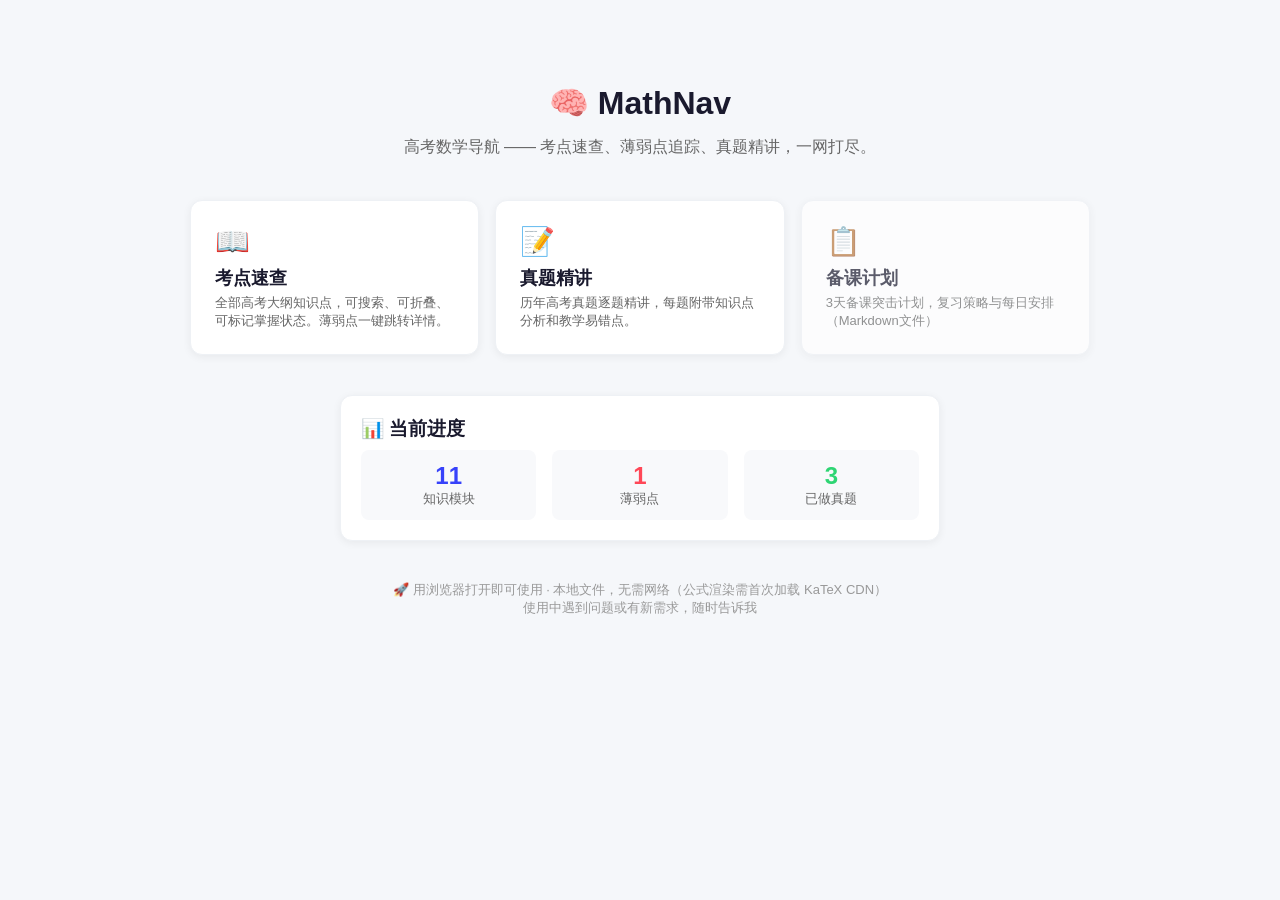
==== index.html @ f9c44a1e "init: MathNav" ====
<!DOCTYPE html>
<html lang="zh-CN">
<head>
<meta charset="UTF-8">
<meta name="viewport" content="width=device-width, initial-scale=1.0">
<title>MathNav · 高考数学导航</title>
<link rel="stylesheet" href="assets/main.css">
</head>
<body>

<div class="main" style="margin-left:0; max-width:1000px; margin:0 auto;">
  <div class="hero">
    <h1>🧠 MathNav</h1>
    <p>高考数学导航 —— 考点速查、薄弱点追踪、真题精讲，一网打尽。</p>
  </div>

  <div class="card-grid">
    <a href="考点速查.html">
      <div class="card-icon">📖</div>
      <div class="card-title">考点速查</div>
      <div class="card-desc">全部高考大纲知识点，可搜索、可折叠、可标记掌握状态。薄弱点一键跳转详情。</div>
    </a>
    <a href="真题精讲/">
      <div class="card-icon">📝</div>
      <div class="card-title">真题精讲</div>
      <div class="card-desc">历年高考真题逐题精讲，每题附带知识点分析和教学易错点。</div>
    </a>
    <a href="备课突击计划-3天.md" style="opacity:0.7;">
      <div class="card-icon">📋</div>
      <div class="card-title">备课计划</div>
      <div class="card-desc">3天备课突击计划，复习策略与每日安排（Markdown文件）</div>
    </a>
  </div>

  <div style="max-width:600px; margin:40px auto 0; padding:20px; background:#fff; border-radius:12px; box-shadow:0 2px 8px rgba(0,0,0,0.06); border:1px solid #eef1f5;">
    <h3 style="margin-bottom:8px;">📊 当前进度</h3>
    <div style="display:flex; gap:16px; flex-wrap:wrap;">
      <div style="flex:1; min-width:120px; padding:12px; background:#f8f9fb; border-radius:8px; text-align:center;">
        <div style="font-size:24px; font-weight:700; color:#3742fa;">11</div>
        <div style="font-size:13px; color:#666;">知识模块</div>
      </div>
      <div style="flex:1; min-width:120px; padding:12px; background:#f8f9fb; border-radius:8px; text-align:center;">
        <div style="font-size:24px; font-weight:700; color:#ff4757;">1</div>
        <div style="font-size:13px; color:#666;">薄弱点</div>
      </div>
      <div style="flex:1; min-width:120px; padding:12px; background:#f8f9fb; border-radius:8px; text-align:center;">
        <div style="font-size:24px; font-weight:700; color:#2ed573;">3</div>
        <div style="font-size:13px; color:#666;">已做真题</div>
      </div>
    </div>
  </div>

  <div style="text-align:center; margin-top:40px; color:#999; font-size:13px;">
    🚀 用浏览器打开即可使用 · 本地文件，无需网络（公式渲染需首次加载 KaTeX CDN）<br>
    使用中遇到问题或有新需求，随时告诉我
  </div>
</div>

</body>
</html>
---- assets/main.css ----
/* ========================================
   MathNav - 全局样式
   ======================================== */

:root {
  --bg: #f5f7fa;
  --card-bg: #fff;
  --text: #1a1a2e;
  --text-light: #666;
  --accent: #3742fa;
  --accent-light: #eef1ff;
  --danger: #ff4757;
  --warning: #ffa502;
  --success: #2ed573;
  --border: #eef1f5;
  --sidebar-bg: #1a1a2e;
  --sidebar-text: #eee;
  --shadow: 0 2px 8px rgba(0,0,0,0.06);
  --radius: 12px;
}

* { margin: 0; padding: 0; box-sizing: border-box; }

html { scroll-behavior: smooth; }

body {
  font-family: -apple-system, "PingFang SC", "Microsoft YaHei", "Noto Sans SC", sans-serif;
  background: var(--bg);
  color: var(--text);
  display: flex;
  min-height: 100vh;
}

/* ===== 侧边栏 ===== */
.sidebar {
  width: 280px;
  background: var(--sidebar-bg);
  color: var(--sidebar-text);
  position: fixed;
  top: 0; left: 0; bottom: 0;
  overflow-y: auto;
  z-index: 100;
  display: flex;
  flex-direction: column;
}
.sidebar::-webkit-scrollbar { width: 4px; }
.sidebar::-webkit-scrollbar-thumb { background: #444; border-radius: 2px; }

.sidebar-header {
  padding: 20px 20px 16px;
  border-bottom: 1px solid #333;
  flex-shrink: 0;
}
.sidebar-header h1 {
  font-size: 18px;
  color: #fff;
  line-height: 1.4;
}
.sidebar-header .subtitle {
  font-size: 12px;
  color: #888;
  margin-top: 4px;
}

.sidebar-content { flex: 1; overflow-y: auto; padding: 0 0 40px; }

/* 薄弱区 */
.weakness-section {
  margin: 12px 16px;
  padding: 12px;
  background: #2d1b1b;
  border-radius: 8px;
  border-left: 3px solid var(--danger);
}
.weakness-section h2 {
  font-size: 12px;
  color: #ff6b81;
  text-transform: uppercase;
  letter-spacing: 1px;
  margin-bottom: 8px;
}
.weakness-item {
  display: flex;
  align-items: center;
  gap: 6px;
  padding: 6px 8px;
  color: #ffa502;
  text-decoration: none;
  font-size: 13px;
  border-radius: 4px;
  cursor: pointer;
  transition: background 0.2s;
  border: none;
  background: none;
  width: 100%;
  text-align: left;
}
.weakness-item:hover { background: #3d2222; }
.weakness-item .tag {
  display: inline-block;
  background: var(--danger);
  color: #fff;
  font-size: 10px;
  padding: 1px 6px;
  border-radius: 3px;
  flex-shrink: 0;
}

/* 目录导航 */
.nav-section { padding: 12px 16px; }
.nav-section .nav-title {
  padding: 8px 8px 6px;
  font-size: 12px;
  color: #888;
  text-transform: uppercase;
  letter-spacing: 1px;
}
.nav-section a {
  display: block;
  padding: 5px 8px 5px 16px;
  color: #aaa;
  text-decoration: none;
  font-size: 13px;
  border-radius: 4px;
  transition: all 0.2s;
  border-left: 2px solid transparent;
}
.nav-section a:hover {
  color: #fff;
  background: #2a2a4a;
}
.nav-section a.weak {
  color: #ffa502;
  border-left-color: #ffa502;
  font-weight: 600;
}
.nav-section a.weak::before { content: "⚠️ "; }

/* ===== 主内容 ===== */
.main {
  margin-left: 280px;
  flex: 1;
  padding: 24px 40px 80px;
  min-width: 0;
}

/* 搜索框 */
.search-box {
  position: sticky;
  top: 0;
  background: var(--bg);
  padding: 0 0 16px;
  z-index: 50;
}
.search-box input {
  width: 100%;
  padding: 12px 16px;
  border: 2px solid #ddd;
  border-radius: 10px;
  font-size: 15px;
  outline: none;
  transition: border 0.3s;
  background: #fff;
}
.search-box input:focus { border-color: var(--accent); }

/* ===== 模块卡片 ===== */
.module {
  background: var(--card-bg);
  border-radius: var(--radius);
  margin-bottom: 16px;
  box-shadow: var(--shadow);
  overflow: hidden;
  border: 1px solid var(--border);
  transition: box-shadow 0.3s;
}
.module:hover { box-shadow: 0 4px 16px rgba(0,0,0,0.1); }

.module-header {
  padding: 16px 20px;
  cursor: pointer;
  user-select: none;
  display: flex;
  justify-content: space-between;
  align-items: center;
  font-size: 17px;
  font-weight: 700;
  background: #f8f9fb;
  transition: background 0.2s;
}
.module-header:hover { background: #eef1f5; }
.module-header .arrow {
  transition: transform 0.3s;
  font-size: 14px;
  color: #999;
  flex-shrink: 0;
}
.module-header .arrow.open { transform: rotate(180deg); }
.module-header .badge {
  font-weight: 400;
  font-size: 12px;
  color: var(--danger);
  margin-left: 8px;
}

.module-body { padding: 4px 0; }
.module-body.hidden { display: none; }

/* ===== 子标题 ===== */
.sub-header {
  padding: 12px 20px 4px 28px;
  font-size: 14px;
  font-weight: 600;
  color: var(--accent);
  border-bottom: 1px dashed var(--border);
  margin-top: 4px;
}

/* ===== 知识点条目 ===== */
.topic {
  padding: 7px 20px 7px 32px;
  font-size: 14px;
  line-height: 1.7;
  transition: background 0.2s;
  display: flex;
  align-items: baseline;
  gap: 8px;
}
.topic:hover { background: #f8f9ff; }
.topic .checkbox {
  flex-shrink: 0;
  width: 18px; height: 18px;
  border: 2px solid #ccc;
  border-radius: 4px;
  cursor: pointer;
  display: inline-flex;
  align-items: center;
  justify-content: center;
  font-size: 12px;
  color: #fff;
  transition: all 0.2s;
}
.topic .checkbox.checked { background: var(--success); border-color: var(--success); }
.topic .checkbox.checked::after { content: "✓"; }
.topic .text { flex: 1; }
.topic .weak-badge {
  flex-shrink: 0;
  background: var(--danger);
  color: #fff;
  font-size: 11px;
  padding: 1px 10px;
  border-radius: 10px;
  cursor: pointer;
  transition: background 0.2s;
  border: none;
}
.topic .weak-badge:hover { background: #c0392b; }

/* ===== 薄弱知识点详情弹窗 ===== */
.weakness-detail {
  background: #fff8f0;
  border-left: 4px solid var(--warning);
  margin: 4px 20px 12px 32px;
  padding: 16px 20px;
  border-radius: 0 8px 8px 0;
  font-size: 14px;
  line-height: 1.8;
  display: none;
}
.weakness-detail.open { display: block; }
.weakness-detail .close-btn {
  float: right;
  background: none;
  border: none;
  font-size: 20px;
  cursor: pointer;
  color: #999;
  padding: 0 4px;
  line-height: 1;
}
.weakness-detail .close-btn:hover { color: #333; }

.weakness-detail h3 {
  font-size: 15px;
  margin-bottom: 8px;
  color: #c0392b;
}

.weakness-detail .info-box {
  background: #fff;
  border: 1px solid #ffe0b2;
  border-radius: 8px;
  padding: 12px 16px;
  margin: 8px 0;
}

.weakness-detail table {
  width: 100%;
  border-collapse: collapse;
  margin: 10px 0;
  font-size: 14px;
}
.weakness-detail th,
.weakness-detail td {
  padding: 8px 12px;
  border: 1px solid #e0d5c8;
  text-align: center;
}
.weakness-detail th { background: #fff0e0; font-weight: 600; }

.weakness-detail .formula-em {
  font-family: "Times New Roman", "KaTeX_Main", serif;
  font-size: 16px;
  font-weight: 700;
}

.weakness-detail ul { margin: 4px 0 4px 20px; }
.weakness-detail li { margin-bottom: 2px; }
.weakness-detail .source-link {
  margin-top: 10px;
  font-size: 13px;
}
.weakness-detail .source-link a { color: var(--accent); }
.weakness-detail .tip { color: var(--text-light); font-size: 13px; }

/* ===== 搜索高亮 ===== */
mark.highlight {
  background: #ffeaa7;
  padding: 0 2px;
  border-radius: 2px;
}
.search-hidden { display: none !important; }

/* ===== 首页专用 ===== */
.hero {
  text-align: center;
  padding: 60px 20px 40px;
}
.hero h1 { font-size: 32px; margin-bottom: 12px; }
.hero p { color: var(--text-light); font-size: 16px; max-width: 500px; margin: 0 auto; line-height: 1.6; }

.card-grid {
  display: grid;
  grid-template-columns: repeat(auto-fill, minmax(280px, 1fr));
  gap: 16px;
  max-width: 900px;
  margin: 0 auto;
}
.card-grid a {
  display: block;
  background: var(--card-bg);
  border-radius: var(--radius);
  padding: 24px;
  text-decoration: none;
  color: var(--text);
  border: 1px solid var(--border);
  box-shadow: var(--shadow);
  transition: all 0.3s;
}
.card-grid a:hover {
  transform: translateY(-3px);
  box-shadow: 0 8px 24px rgba(0,0,0,0.12);
  border-color: var(--accent);
}
.card-grid .card-icon { font-size: 28px; margin-bottom: 8px; }
.card-grid .card-title { font-size: 18px; font-weight: 700; }
.card-grid .card-desc { font-size: 13px; color: var(--text-light); margin-top: 4px; }

/* ===== 页面标题 ===== */
.page-header {
  padding: 20px 0 16px;
  border-bottom: 2px solid var(--border);
  margin-bottom: 20px;
}
.page-header h1 { font-size: 24px; }
.page-header .breadcrumb {
  font-size: 13px;
  color: var(--text-light);
  margin-bottom: 4px;
}
.page-header .breadcrumb a { color: var(--accent); text-decoration: none; }
.page-header .stats { font-size: 13px; color: var(--text-light); margin-top: 4px; }

/* ===== KaTeX 修正 ===== */
.katex { font-size: 1.1em !important; }
.katex-display { margin: 0.5em 0 !important; }

/* ===== 响应式 ===== */
@media (max-width: 768px) {
  .sidebar { display: none; }
  .main { margin-left: 0; padding: 16px; }
  .hero { padding: 40px 16px 24px; }
  .hero h1 { font-size: 24px; }
  .card-grid { grid-template-columns: 1fr; }
}
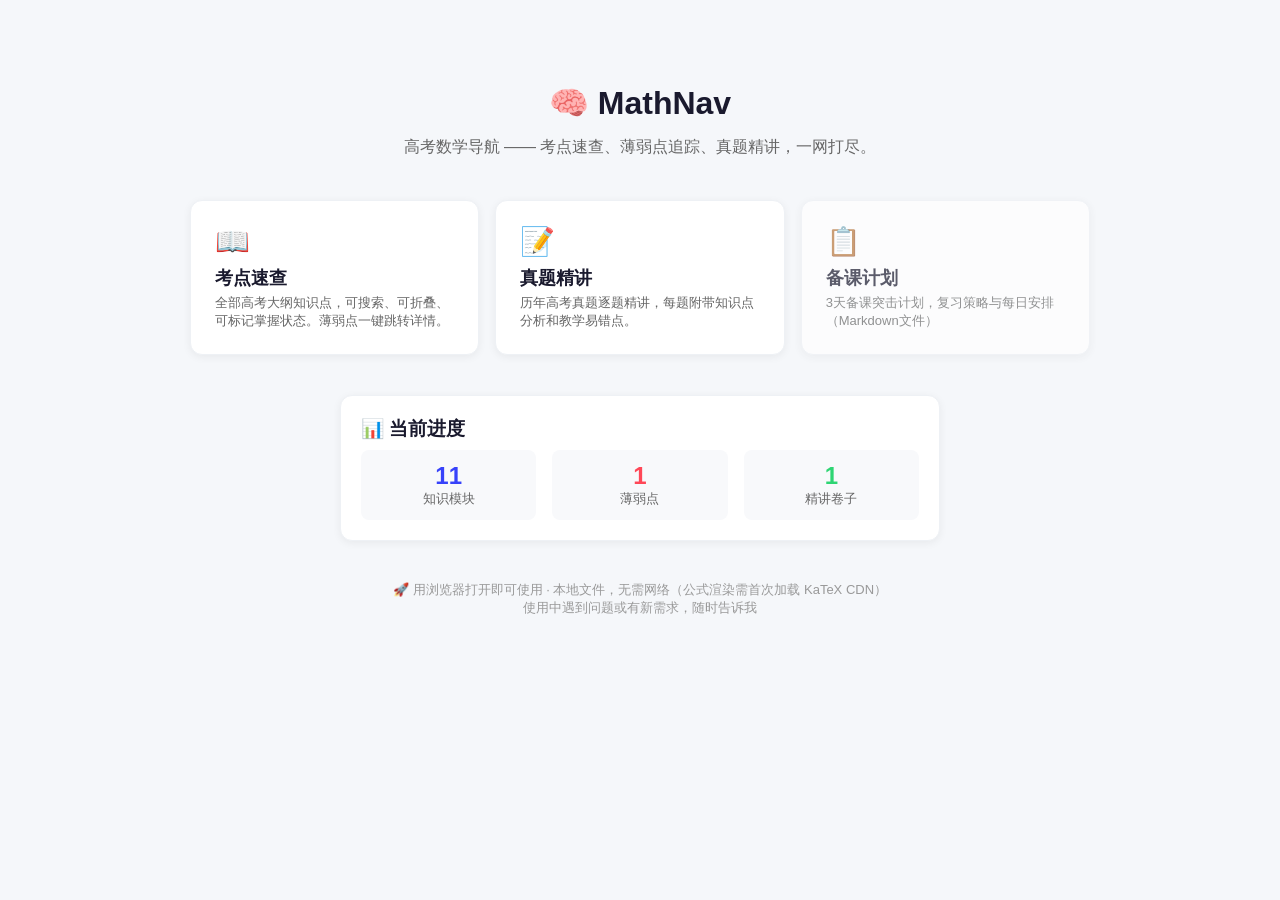
==== commit 400c5d55: "完成2025新高考I卷全部19题精讲" ====
--- a/index.html
+++ b/index.html
@@ -44,8 +44,8 @@
         <div style="font-size:13px; color:#666;">薄弱点</div>
       </div>
       <div style="flex:1; min-width:120px; padding:12px; background:#f8f9fb; border-radius:8px; text-align:center;">
-        <div style="font-size:24px; font-weight:700; color:#2ed573;">3</div>
-        <div style="font-size:13px; color:#666;">已做真题</div>
+        <div style="font-size:24px; font-weight:700; color:#2ed573;">1</div>
+        <div style="font-size:13px; color:#666;">精讲卷子</div>
       </div>
     </div>
   </div>
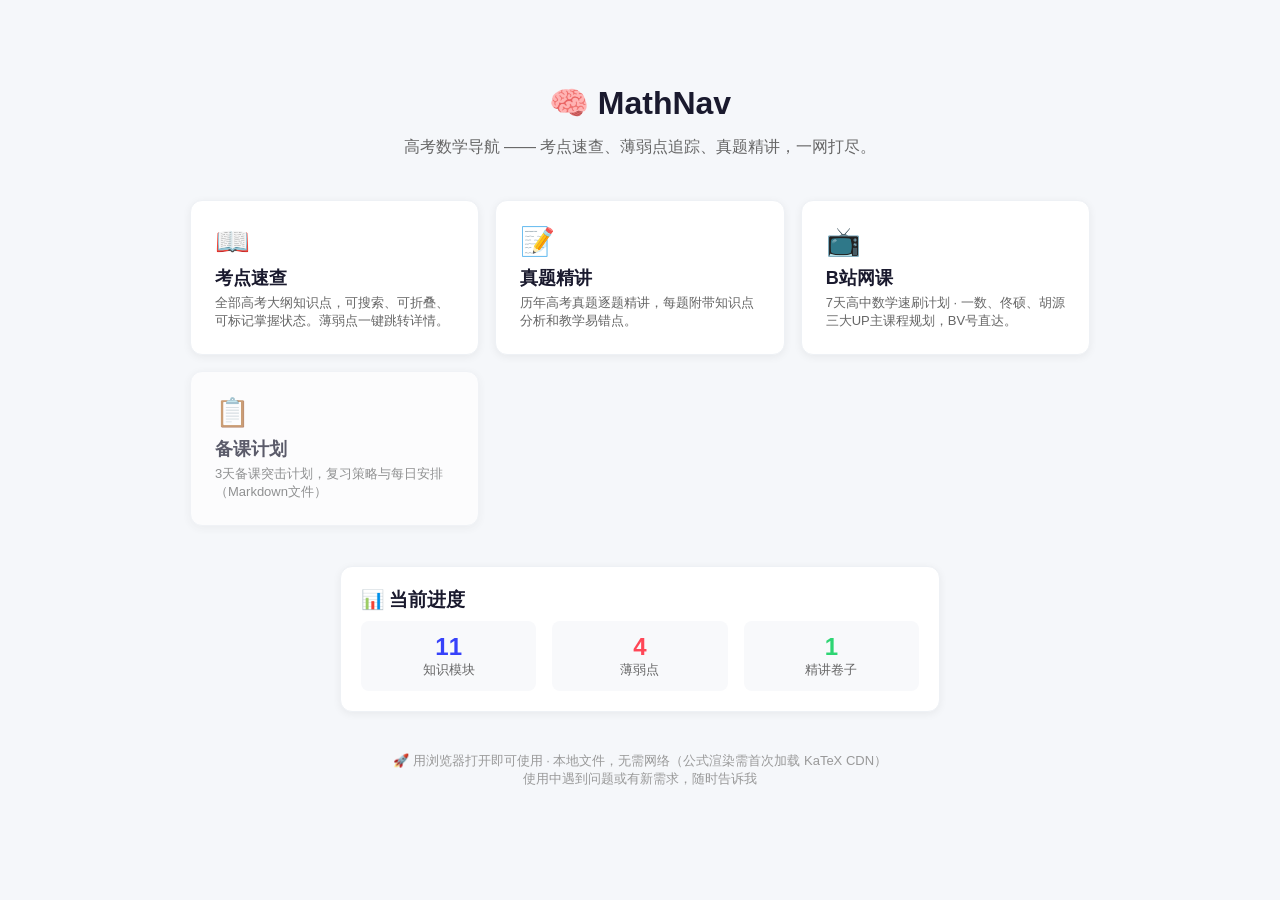
==== commit 4f29091f: "新增B站网课学习计划页面 + 首页/考点/真题页导航入口" ====
--- a/index.html
+++ b/index.html
@@ -25,6 +25,11 @@
       <div class="card-title">真题精讲</div>
       <div class="card-desc">历年高考真题逐题精讲，每题附带知识点分析和教学易错点。</div>
     </a>
+    <a href="B站网课.html">
+      <div class="card-icon">📺</div>
+      <div class="card-title">B站网课</div>
+      <div class="card-desc">7天高中数学速刷计划 · 一数、佟硕、胡源三大UP主课程规划，BV号直达。</div>
+    </a>
     <a href="备课突击计划-3天.md" style="opacity:0.7;">
       <div class="card-icon">📋</div>
       <div class="card-title">备课计划</div>
@@ -40,7 +45,7 @@
         <div style="font-size:13px; color:#666;">知识模块</div>
       </div>
       <div style="flex:1; min-width:120px; padding:12px; background:#f8f9fb; border-radius:8px; text-align:center;">
-        <div style="font-size:24px; font-weight:700; color:#ff4757;">1</div>
+        <div style="font-size:24px; font-weight:700; color:#ff4757;">4</div>
         <div style="font-size:13px; color:#666;">薄弱点</div>
       </div>
       <div style="flex:1; min-width:120px; padding:12px; background:#f8f9fb; border-radius:8px; text-align:center;">
